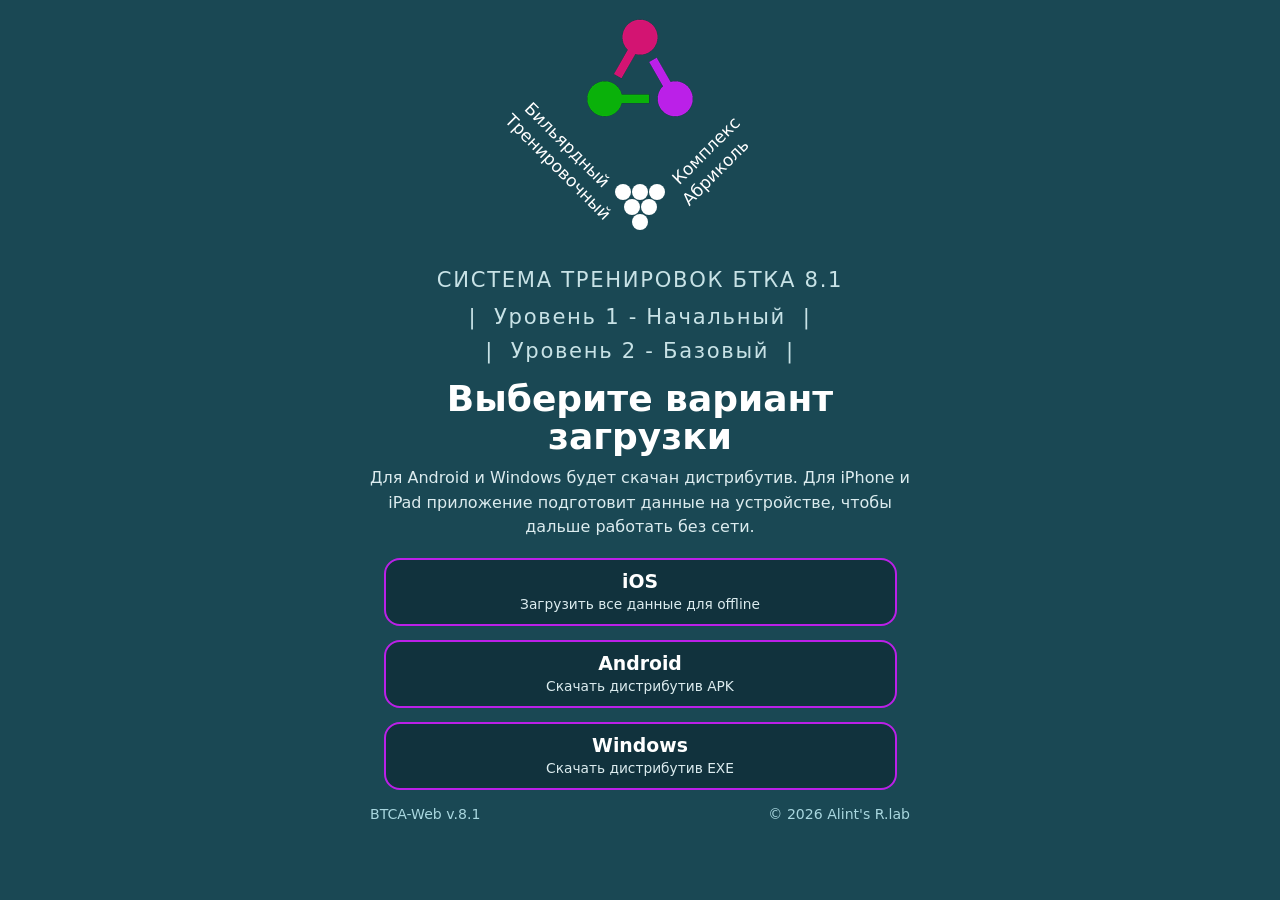
==== index.html @ 08b91dad "Deploy BTCA Web 8.1" ====
<!doctype html>
<html lang="ru">
  <head>
    <meta charset="UTF-8" />
    <meta name="viewport" content="width=device-width, initial-scale=1.0, viewport-fit=cover" />
    <meta name="theme-color" content="#1a4854" />
    <meta name="apple-mobile-web-app-capable" content="yes" />
    <meta name="apple-mobile-web-app-title" content="БТКА 8.1" />
    <meta name="apple-mobile-web-app-status-bar-style" content="black-translucent" />
    <style>
:root {
  color: #ffffff;
  background: #1a4854;
  font-family: Inter, system-ui, -apple-system, BlinkMacSystemFont, "Segoe UI", sans-serif;
  font-synthesis: none;
  text-rendering: optimizeLegibility;
  -webkit-font-smoothing: antialiased;
  -moz-osx-font-smoothing: grayscale;
}

* {
  box-sizing: border-box;
}

body {
  margin: 0;
  min-width: 320px;
  min-height: 100vh;
  background: #1a4854;
  user-select: none;
  -webkit-user-select: none;
}

button,
a {
  font: inherit;
}

.app {
  width: min(560px, 100%);
  min-height: 100vh;
  margin: 0 auto;
  padding: max(2px, env(safe-area-inset-top)) max(10px, env(safe-area-inset-right)) max(12px, env(safe-area-inset-bottom)) max(10px, env(safe-area-inset-left));
}

.home {
  display: block;
  min-height: auto;
}

.home__hero {
  position: relative;
  height: 424px;
  padding-top: 0;
  overflow: visible;
}

.home__hero-block {
  position: relative;
  width: min(520px, 100%);
  margin: 0 auto;
  padding-top: 0;
  overflow: visible;
}

.home__logo {
  display: block;
  width: 132px;
  height: 132px;
  margin: 0 auto 14px;
  overflow: visible;
}

.home__logo svg {
  display: block;
  width: 100%;
  height: 100%;
}

.home__logo-pyramid span {
  position: absolute;
  width: 16px;
  height: 16px;
  border-radius: 999px;
  background: #ffffff;
}

.home__logo-pyramid span:nth-child(1) {
  left: calc(50% - 25px);
  top: 182px;
}

.home__logo-pyramid span:nth-child(2) {
  left: calc(50% - 8px);
  top: 182px;
}

.home__logo-pyramid span:nth-child(3) {
  left: calc(50% + 9px);
  top: 182px;
}

.home__logo-pyramid span:nth-child(4) {
  left: calc(50% - 16.5px);
  top: 197px;
}

.home__logo-pyramid span:nth-child(5) {
  left: calc(50% + .5px);
  top: 197px;
}

.home__logo-pyramid span:nth-child(6) {
  left: calc(50% - 8px);
  top: 212px;
}

.home__tagline-outer {
  position: relative;
  width: 100%;
  margin-top: 10px;
  overflow: visible;
}

.home__tagline-slot {
  position: relative;
  min-height: 280px;
  width: 100%;
  padding-top: 28px;
  padding-bottom: 40px;
  overflow: visible;
}

.home__phrase {
  position: absolute;
  margin: 0;
  color: #ffffff;
  font-size: 17px;
  font-weight: 500;
  line-height: 22px;
  white-space: pre-wrap;
}

.home__phrase span {
  display: block;
}

.home__phrase--one {
  top: 80px;
  right: calc(50% - 26px);
  width: 190px;
  text-align: left;
  transform: rotate(45deg);
  transform-origin: top right;
}

.home__phrase--two {
  top: 56px;
  left: calc(50% + 29px);
  width: 160px;
  display: flex;
  flex-direction: column;
  align-items: flex-end;
  transform: translate(-22px, 8px) rotate(-45deg);
  transform-origin: bottom left;
}

.home__phrase2-line1 {
  text-align: right;
  white-space: pre;
}

.home__phrase2-line2 {
  align-self: stretch;
  text-align: left;
  white-space: pre;
}

.home__intro {
  margin-top: -162px;
  text-align: center;
}

.eyebrow {
  margin: 0 0 8px;
  color: #c8e2e6;
  font-size: 1.32rem;
  letter-spacing: 0.08em;
  text-transform: uppercase;
}

.eyebrow--levels {
  display: grid;
  gap: 2px;
  margin-top: -4px;
  margin-bottom: 12px;
  text-transform: none;
}

h1,
p {
  margin-top: 0;
}

h1 {
  margin-bottom: 10px;
  color: #ffffff;
  font-size: clamp(1.7rem, 7vw, 2.25rem);
  line-height: 1.05;
}

p {
  color: #dcecef;
  line-height: 1.55;
}

code {
  padding: 2px 5px;
  border-radius: 6px;
  color: #173c47;
  background: #d8edf1;
  font-size: 0.9em;
}

.platform-menu {
  display: grid;
  gap: 14px;
  margin-top: 18px;
}

.platform-button {
  display: grid;
  width: 95%;
  min-height: 64px;
  margin: 0 auto;
  padding: 10px 16px;
  border: 2px solid #bb20e8;
  border-radius: 16px;
  align-content: center;
  gap: 4px;
  color: #ffffff;
  background: rgba(12, 36, 45, 0.58);
  text-align: center;
  text-decoration: none;
  cursor: pointer;
  transition:
    border-color 160ms ease,
    background-color 160ms ease,
    transform 120ms ease;
}

.platform-button span {
  font-size: 1.18rem;
  font-weight: 700;
}

.platform-button small {
  color: #dcecef;
  font-size: 0.86rem;
  line-height: 1.3;
}

.platform-button:hover,
.platform-button:focus,
.platform-button:focus-visible,
.platform-button:active:not(:disabled) {
  border-color: #0ab10a;
  background: rgba(255, 255, 255, 0.12);
}

.platform-button:active:not(:disabled) {
  transform: translateY(1px);
}

.platform-button:disabled,
.platform-button--pending {
  opacity: 0.58;
  cursor: not-allowed;
}

.ios-panel {
  display: grid;
  gap: 10px;
  max-height: 0;
  padding: 0 12px;
  overflow: hidden;
  border-radius: 16px;
  background: rgba(0, 0, 0, 0.14);
  opacity: 0;
  transition:
    max-height 220ms ease,
    padding 220ms ease,
    opacity 180ms ease;
}

.ios-panel--open {
  max-height: 420px;
  padding: 12px;
  border-radius: 16px;
  opacity: 1;
}

.ios-panel__header {
  display: flex;
  align-items: center;
  justify-content: space-between;
  gap: 12px;
  color: #ffffff;
}

.ios-checks {
  display: flex;
  flex-wrap: wrap;
  gap: 7px;
}

.status-pill {
  display: inline-flex;
  align-items: center;
  min-height: 28px;
  padding: 5px 9px;
  border-radius: 999px;
  color: #173c47;
  background: #d8edf1;
  font-size: 0.78rem;
  line-height: 1.25;
}

.status-pill--ok {
  color: #103818;
  background: #baf4c8;
}

.status-pill--warn {
  color: #442d00;
  background: #ffe0a3;
}

.status-pill--bad {
  color: #4b1111;
  background: #ffd0d0;
}

.status-pill--info {
  color: #173c47;
  background: #c8e2e6;
}

.progress {
  height: 12px;
  overflow: hidden;
  border-radius: 999px;
  background: rgba(255, 255, 255, 0.16);
}

.progress__bar {
  height: 100%;
  border-radius: inherit;
  background: linear-gradient(90deg, #0ab10a, #9cec9c);
  transition: width 180ms ease;
}

.hint {
  margin-bottom: 0;
  padding: 10px 12px;
  border-radius: 14px;
  color: #173c47;
  background: #d8edf1;
  font-size: 0.92rem;
}

.prepare-status {
  min-height: 24px;
  margin-bottom: 0;
  font-size: 0.92rem;
}

.prepare-status--error {
  color: #ffd6d6;
}

.prepare-status--ready {
  color: #baf4c8;
}

.ios-next-step {
  margin-bottom: 0;
  color: #dcecef;
  font-size: 0.9rem;
}

.footer {
  display: flex;
  flex-wrap: wrap;
  gap: 8px 14px;
  justify-content: space-between;
  padding-top: 16px;
  color: #a9d7df;
  font-size: 0.88rem;
}

@media (max-width: 420px) {
  .home__hero {
    height: 382px;
  }

  .home__intro {
    margin-top: -148px;
  }

}

    </style>
    <title>БТКА 8.1 Web</title>
  </head>
  <body>
    <div id="root">
      <main class="app">
        <section class="home" aria-labelledby="app-title">
          <div class="home__hero" aria-label="Бильярдный Тренировочный Комплекс Абриколь">
            <div class="home__hero-block">
              <div class="home__logo" role="img" aria-label="Логотип БТКА"><svg xmlns="http://www.w3.org/2000/svg" width="264" height="264" viewBox="0 0 264 264" aria-hidden="true"><image width="264" height="264" href="[data-uri]" /></svg></div>
              <div class="home__logo-pyramid" aria-hidden="true">
                <span></span><span></span><span></span><span></span><span></span><span></span>
              </div>
              <div class="home__tagline-outer">
                <div class="home__tagline-slot">
                  <p class="home__phrase home__phrase--one"> Бильярдный
Тренировочный</p>
                  <div class="home__phrase home__phrase--two">
                    <span class="home__phrase2-line1">Комплекс</span>
                    <span class="home__phrase2-line2">            Абриколь</span>
                  </div>
                </div>
              </div>
            </div>
          </div>

          <div class="home__intro">
            <p class="eyebrow">Система тренировок БТКА 8.1</p>
            <p class="eyebrow eyebrow--levels">
              <span>|&nbsp;&nbsp;Уровень 1 - Начальный&nbsp;&nbsp;|</span>
              <span>|&nbsp;&nbsp;Уровень 2 - Базовый&nbsp;&nbsp;|</span>
            </p>
            <h1 id="app-title">Выберите вариант загрузки</h1>
            <p>
              Для Android и Windows будет скачан дистрибутив. Для iPhone и iPad приложение подготовит данные на
              устройстве, чтобы дальше работать без сети.
            </p>
          </div>

          <nav class="platform-menu" aria-label="Выбор платформы">
            <button id="btca-static-ios" class="platform-button platform-button--ios" type="button">
              <span>iOS</span>
              <small>Загрузить все данные для offline</small>
            </button>
            <a class="platform-button platform-button--android" href="https://clc.li/btca-android-8-1">
              <span>Android</span>
              <small>Скачать дистрибутив APK</small>
            </a>
            <a class="platform-button platform-button--windows" href="https://clc.li/btca-windows-8-1">
              <span>Windows</span>
              <small>Скачать дистрибутив EXE</small>
            </a>
          </nav>

          <section id="btca-static-ios-panel" class="ios-panel" aria-label="Подготовка iOS/iPadOS">
            <div class="ios-panel__header"><strong>iOS/iPadOS</strong></div>
            <p class="hint">Стартовая страница загружена. Подготовка offline-пакета будет подключена следующим шагом.</p>
          </section>
        </section>

        <footer class="footer">
          <span>BTCA-Web v.8.1</span>
          <span>© 2026 Alint&apos;s R.lab</span>
        </footer>
      </main>
    </div>
    <script>
      (function () {
        var button = document.getElementById("btca-static-ios");
        var panel = document.getElementById("btca-static-ios-panel");
        if (!button || !panel) return;

        button.addEventListener("click", function () {
          window.setTimeout(function () {
            if (window.__BTCA_IOS_INSTALLER_READY__) return;
            panel.className = "ios-panel ios-panel--open";
            panel.innerHTML =
              '<div class="ios-panel__header"><strong>iOS/iPadOS</strong></div>' +
              '<p class="prepare-status prepare-status--error">Скрипт подготовки offline не загрузился. Обновите хостинг из свежей папки dist и перезагрузите страницу в Safari.</p>';
          }, 600);
        });
      })();
    </script>
    <script>
(function () {
  "use strict";

  var INSTALL_CACHE = "btca-web-8.1.20:static-install";
  var MEDIA_CACHE = "btca-web-8.1.20:static-media";
  var MEDIA_STATE_KEY = "btca-web:static-media-state";
  var IMAGE_RE = /\.(jpe?g|png|gif|webp|bmp|avif)$/i;

  var CORE_ASSETS = [
    "/",
    "/offline/app-shell.json",
    "/offline/media/manifest.json",
    "/vendor/zip.min.js",
  ];

  function getEls() {
    return {
      button: document.getElementById("btca-static-ios"),
      panel: document.getElementById("btca-static-ios-panel"),
    };
  }

  function isAppleMobile() {
    var ua = navigator.userAgent || "";
    var iPadDesktopMode = navigator.platform === "MacIntel" && navigator.maxTouchPoints > 1;
    return /iPhone|iPad|iPod/.test(ua) || iPadDesktopMode;
  }

  function isDebugAppleMode() {
    return new URLSearchParams(window.location.search).get("debugApple") === "1";
  }

  function isStandalone() {
    return window.matchMedia("(display-mode: standalone)").matches || Boolean(navigator.standalone);
  }

  function setPanel(html) {
    var panel = getEls().panel;
    if (!panel) return;
    panel.className = "ios-panel ios-panel--open";
    panel.innerHTML = html;
    if (panel.scrollIntoView) {
      panel.scrollIntoView({ block: "nearest", behavior: "smooth" });
    }
  }

  function escapeHtml(value) {
    return String(value)
      .replace(/&/g, "&amp;")
      .replace(/</g, "&lt;")
      .replace(/>/g, "&gt;")
      .replace(/"/g, "&quot;");
  }

  function renderProgress(title, percent, message) {
    setPanel(
      '<div class="ios-panel__header"><strong>' + escapeHtml(title) + "</strong><span>" + Math.round(percent) + "%</span></div>" +
      '<div class="progress" aria-label="Прогресс offline-подготовки"><div class="progress__bar" style="width:' + Math.max(0, Math.min(100, percent)) + '%"></div></div>' +
      '<p class="prepare-status prepare-status--running">' + escapeHtml(message) + "</p>"
    );
  }

  function renderInfo(title, message) {
    setPanel(
      '<div class="ios-panel__header"><strong>' + escapeHtml(title) + "</strong></div>" +
      '<p class="hint">' + escapeHtml(message) + "</p>"
    );
  }

  function renderReady() {
    var hint = isStandalone()
      ? "Offline-пакет подготовлен. Приложение уже открыто с экрана Домой."
      : "Offline-пакет подготовлен. В Safari нажмите «Поделиться» и выберите «На экран Домой».";
    setPanel(
      '<div class="ios-panel__header"><strong>iOS/iPadOS</strong><span>100%</span></div>' +
      '<div class="progress" aria-label="Прогресс offline-подготовки"><div class="progress__bar" style="width:100%"></div></div>' +
      '<p class="prepare-status prepare-status--ready">Готово для offline.</p>' +
      '<p class="hint">' + escapeHtml(hint) + "</p>"
    );
  }

  function renderError(error) {
    setPanel(
      '<div class="ios-panel__header"><strong>Ошибка iOS/iPadOS</strong></div>' +
      '<p class="prepare-status prepare-status--error">' + escapeHtml(error && (error.message || error)) + "</p>"
    );
  }

  function setButtonState(isRunning, label) {
    var button = getEls().button;
    if (!button) return;
    button.disabled = isRunning;
    button.className = isRunning
      ? "platform-button platform-button--ios platform-button--pending"
      : "platform-button platform-button--ios";

    var small = button.querySelector("small");
    if (small) small.textContent = label;
  }

  function withTimeout(promise, ms, message) {
    var timeoutId;
    var timeout = new Promise(function (_, reject) {
      timeoutId = window.setTimeout(function () {
        reject(new Error(message));
      }, ms);
    });

    return Promise.race([promise, timeout]).then(function (result) {
      window.clearTimeout(timeoutId);
      return result;
    }, function (error) {
      window.clearTimeout(timeoutId);
      throw error;
    });
  }

  function loadZipLibrary() {
    if (window.zip && window.zip.ZipReader) return Promise.resolve();

    return new Promise(function (resolve, reject) {
      var script = document.createElement("script");
      script.src = "/vendor/zip.min.js";
      script.onload = function () {
        if (window.zip && window.zip.ZipReader) {
          if (window.zip.configure) window.zip.configure({ useWebWorkers: false });
          resolve();
        }
        else reject(new Error("zip.js загрузился, но API недоступен"));
      };
      script.onerror = function () {
        reject(new Error("Не удалось загрузить zip.js"));
      };
      document.head.appendChild(script);
    });
  }

  function cacheCoreAssets() {
    return caches.open(INSTALL_CACHE).then(function (cache) {
      var documentAssets = Array.prototype.slice
        .call(document.querySelectorAll("script[src], link[rel='stylesheet'][href], link[rel='modulepreload'][href]"))
        .map(function (element) {
          return element.src || element.href;
        })
        .filter(Boolean)
        .map(function (assetUrl) {
          var url = new URL(assetUrl, window.location.origin);
          return url.origin === window.location.origin ? url.pathname + url.search : null;
        })
        .filter(Boolean);
      var allAssets = Array.from(new Set(CORE_ASSETS.concat(documentAssets)));

      return allAssets.reduce(function (promise, asset, index) {
        return promise.then(function () {
          renderProgress("Подготовка iOS/iPadOS", 8 + (index / allAssets.length) * 30, "Загрузка оболочки: " + asset);
          return cache.add(asset);
        });
      }, Promise.resolve());
    });
  }

  function contentTypeFor(path) {
    var lower = path.toLowerCase();
    if (lower.endsWith(".jpg") || lower.endsWith(".jpeg")) return "image/jpeg";
    if (lower.endsWith(".png")) return "image/png";
    if (lower.endsWith(".gif")) return "image/gif";
    if (lower.endsWith(".webp")) return "image/webp";
    if (lower.endsWith(".avif")) return "image/avif";
    if (lower.endsWith(".json")) return "application/json; charset=utf-8";
    return "application/octet-stream";
  }

  function safeEntryPath(filename) {
    var entryPath = String(filename || "").replace(/\\/g, "/");
    if (!entryPath || entryPath.indexOf("..") >= 0 || entryPath.charAt(0) === "/") return null;
    return entryPath.split("/").filter(Boolean).join("/");
  }

  function unpackZipToCache(blob, pack, password, cache, progressBase, progressShare) {
    var reader = new window.zip.ZipReader(new window.zip.BlobReader(blob), password ? { password: password } : {});
    return reader.getEntries().then(function (entries) {
      var files = entries.filter(function (entry) { return !entry.directory; });
      var images = files.filter(function (entry) { return IMAGE_RE.test(safeEntryPath(entry.filename) || ""); });
      var imageCount = 0;

      return files.reduce(function (promise, entry) {
        return promise.then(function () {
          var entryPath = safeEntryPath(entry.filename);
          if (!entryPath) return;

          return entry.getData(new window.zip.BlobWriter(contentTypeFor(entryPath)), password ? { password: password } : {}).then(function (output) {
            return cache.put(
              "/offline-unpacked/" + pack.id + "/" + entryPath,
              new Response(output, { headers: { "Content-Type": contentTypeFor(entryPath) } })
            ).then(function () {
              if (IMAGE_RE.test(entryPath)) {
                imageCount += 1;
                renderProgress(
                  "Подготовка iOS/iPadOS",
                  progressBase + Math.min(0.95, imageCount / Math.max(1, images.length)) * progressShare,
                  "Распаковка " + pack.id + ": " + imageCount + "/" + images.length
                );
              }
            });
          });
        });
      }, Promise.resolve()).then(function () {
        return reader.close().then(function () {
          return { files: files.length, images: imageCount };
        });
      });
    }).catch(function (error) {
      return reader.close().catch(function () {}).then(function () {
        throw error;
      });
    });
  }

  function prepareMediaArchives() {
    return fetch("/offline/media/manifest.json", { cache: "no-store" })
      .then(function (response) {
        if (!response.ok) throw new Error("Не найден media manifest: " + response.status);
        return response.json();
      })
      .then(function (manifest) {
        if (!manifest.packs || !manifest.packs.length) return;

        return loadZipLibrary().then(function () {
          return caches.open(MEDIA_CACHE).then(function (cache) {
            var preparedFiles = {};
            var packShare = 58 / manifest.packs.length;

            return manifest.packs.reduce(function (promise, pack, index) {
              return promise.then(function () {
                var base = 38 + index * packShare;
                renderProgress("Подготовка iOS/iPadOS", base, "Загрузка " + pack.id + "/media.btca.zip");
                return fetch(pack.zipUrl, { cache: "no-store" }).then(function (response) {
                  if (!response.ok) throw new Error("Не удалось загрузить " + pack.zipUrl + ": " + response.status);
                  return response.blob();
                }).then(function (blob) {
                  return cache.put(pack.zipUrl, new Response(blob.slice(0, blob.size), {
                    headers: { "Content-Type": "application/zip" },
                  })).then(function () {
                    return unpackZipToCache(blob, pack, manifest.password, cache, base, packShare);
                  });
                }).then(function (result) {
                  preparedFiles[pack.id] = result.images;
                });
              });
            }, Promise.resolve()).then(function () {
              localStorage.setItem(MEDIA_STATE_KEY, JSON.stringify({
                version: manifest.version,
                preparedAt: new Date().toISOString(),
                files: preparedFiles,
              }));
            });
          });
        });
      });
  }

  function prepareOffline() {
    if (!isAppleMobile() && !isDebugAppleMode()) {
      renderInfo("iOS/iPadOS", "Вы открыли страницу не на устройстве Apple. Для iOS/iPadOS откройте эту ссылку в Safari на iPhone или iPad.");
      return;
    }

    if (!window.isSecureContext) {
      renderInfo("iOS/iPadOS", "Для подготовки offline-пакета откройте страницу через HTTPS.");
      return;
    }

    if (!("serviceWorker" in navigator) || !("caches" in window)) {
      renderInfo("iOS/iPadOS", "Этот браузер не поддерживает PWA offline-кэш.");
      return;
    }

    setButtonState(true, "Подготовка offline...");

    renderProgress("Подготовка iOS/iPadOS", 1, "Регистрация offline-службы...");
    withTimeout(
      navigator.serviceWorker.register("/sw.js")
        .then(function () { return navigator.serviceWorker.ready; }),
      12000,
      "Safari не завершил регистрацию offline-службы. Обновите страницу и попробуйте ещё раз."
    )
      .then(cacheCoreAssets)
      .then(prepareMediaArchives)
      .then(renderReady)
      .catch(renderError)
      .then(function () {
        setButtonState(false, "Загрузить все данные для offline");
      });
  }

  function init() {
    var els = getEls();
    if (!els.button) return;
    window.__BTCA_IOS_INSTALLER_READY__ = true;
    els.button.addEventListener("click", prepareOffline);
  }

  if (document.readyState === "loading") {
    document.addEventListener("DOMContentLoaded", init);
  } else {
    init();
  }
})();

    </script>
  </body>
</html>
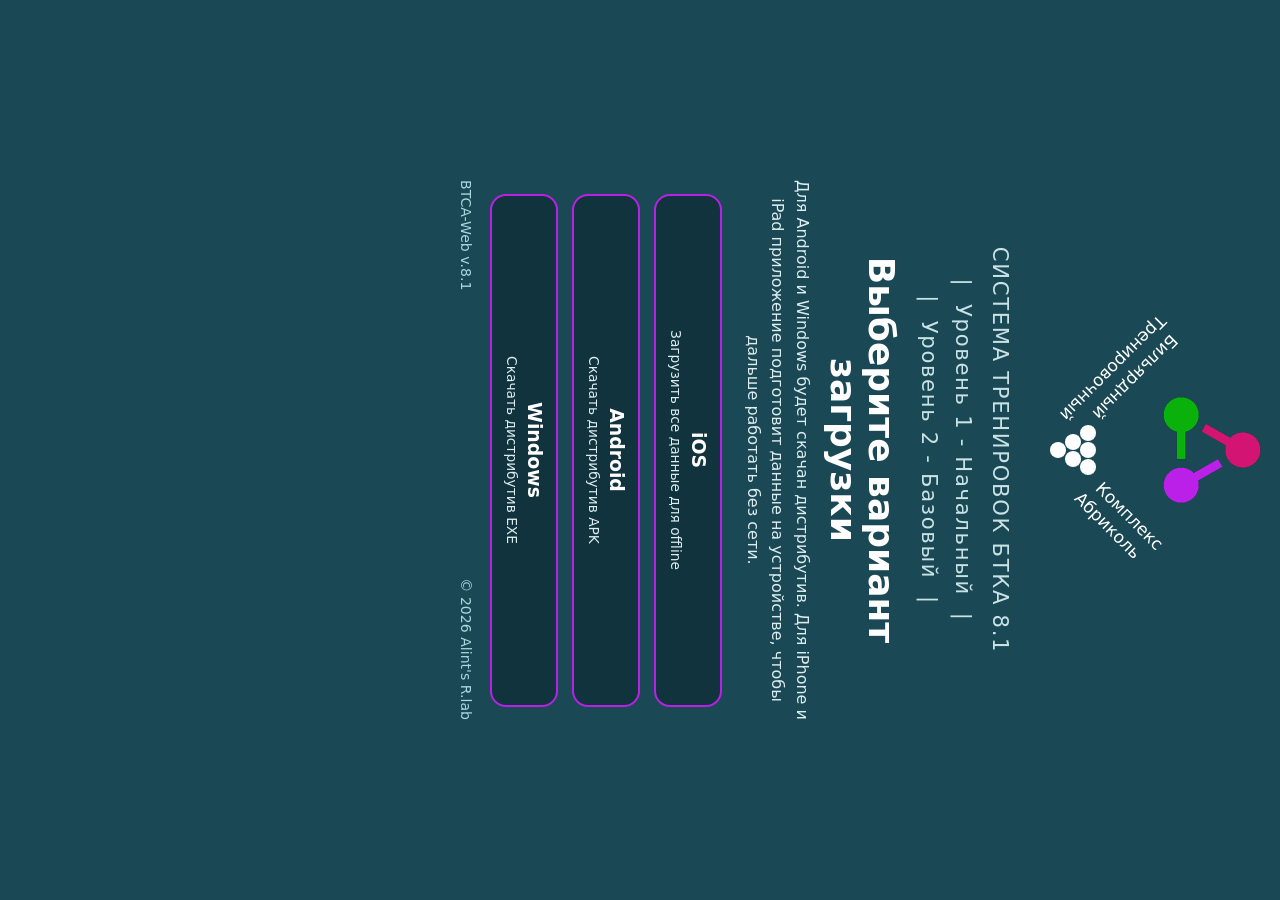
==== commit 03b63acf: "Force portrait layout in PWA" ====
--- a/index.html
+++ b/index.html
@@ -7,6 +7,9 @@
     <meta name="apple-mobile-web-app-capable" content="yes" />
     <meta name="apple-mobile-web-app-title" content="БТКА 8.1" />
     <meta name="apple-mobile-web-app-status-bar-style" content="black-translucent" />
+    <link rel="manifest" href="/manifest.webmanifest" />
+    <link rel="apple-touch-icon" href="/icons/btca-apple-touch-icon.png?v=8.1.22" />
+    <link rel="icon" type="image/png" sizes="192x192" href="/icons/btca-icon-192.png?v=8.1.22" />
     <style>
 :root {
   color: #ffffff;
@@ -29,6 +32,10 @@
   background: #1a4854;
   user-select: none;
   -webkit-user-select: none;
+}
+
+.orientation-lock {
+  display: none;
 }
 
 button,
@@ -278,6 +285,144 @@
   cursor: not-allowed;
 }
 
+.btca-installed-mode .home__hero {
+  height: 424px;
+}
+
+.btca-installed-mode .app {
+  width: 100%;
+  max-width: none;
+  min-height: 100vh;
+  padding-right: max(4px, env(safe-area-inset-right));
+  padding-left: max(4px, env(safe-area-inset-left));
+  padding-bottom: max(30px, env(safe-area-inset-bottom));
+}
+
+.btca-installed-mode .home {
+  min-height: calc(100vh - 56px);
+}
+
+.btca-work-menu {
+  width: 100%;
+  margin-top: -118px;
+  padding-right: 0;
+  padding-left: 0;
+}
+
+.btca-work-menu__item {
+  min-height: 58px;
+  background: rgba(255, 255, 255, 0.1);
+  border-radius: 12px;
+}
+
+.btca-work-menu__item span {
+  font-size: 17px;
+  font-weight: 500;
+}
+
+.btca-work-menu__item--level1 {
+  border-color: #0ab10a;
+}
+
+.btca-work-menu__item--level2 {
+  border-color: #bb20e8;
+}
+
+.btca-work-menu__item--about {
+  width: 47.5%;
+  border-color: rgba(255, 255, 255, 0.45);
+}
+
+.btca-work-menu__close {
+  justify-self: center;
+  margin-top: 2px;
+  padding: 6px 8px;
+  border: 0;
+  color: rgba(255, 255, 255, 0.92);
+  background: transparent;
+  font-size: 17px;
+  text-decoration: underline;
+  cursor: pointer;
+}
+
+.btca-work-menu__close:active {
+  opacity: 0.75;
+}
+
+.btca-screen-mode {
+  background: #c5d9dc;
+}
+
+.btca-about-screen {
+  width: 100%;
+  min-height: 100vh;
+  background: #c5d9dc;
+  color: #111111;
+}
+
+.btca-screen-header {
+  position: sticky;
+  top: 0;
+  z-index: 2;
+  display: grid;
+  grid-template-columns: 1fr auto 1fr;
+  align-items: center;
+  min-height: 48px;
+  padding: max(6px, env(safe-area-inset-top)) max(8px, env(safe-area-inset-right)) 6px max(8px, env(safe-area-inset-left));
+  color: #ffffff;
+  background: #1a4854;
+  font-size: 17px;
+}
+
+.btca-back-button {
+  justify-self: start;
+  min-width: 44px;
+  min-height: 44px;
+  padding: 0 8px;
+  border: 0;
+  color: #ffffff;
+  background: transparent;
+  font-size: 30px;
+  font-weight: 500;
+  line-height: 1;
+}
+
+.btca-about-content {
+  width: 100%;
+  max-width: 100%;
+  padding: 12px max(4px, env(safe-area-inset-right)) 24px max(4px, env(safe-area-inset-left));
+  background: #c5d9dc;
+}
+
+.btca-about-content h1 {
+  margin: 0 0 16px;
+  color: #0a0a0a;
+  font-size: 17px;
+  font-weight: 600;
+  letter-spacing: 0.2px;
+  text-align: center;
+}
+
+.btca-about-content p {
+  margin: 0;
+  color: #111111;
+  font-size: 17px;
+  line-height: 26px;
+}
+
+.btca-about-content strong {
+  font-weight: 600;
+}
+
+.btca-about-content a {
+  color: #06038b;
+  text-decoration: underline;
+}
+
+.btca-about-spacer {
+  height: 20px;
+}
+
 .ios-panel {
   display: grid;
   gap: 10px;
@@ -397,6 +542,40 @@
   padding-top: 16px;
   color: #a9d7df;
   font-size: 0.88rem;
+}
+
+.btca-installed-mode .footer {
+  position: fixed;
+  right: 0;
+  bottom: max(6px, env(safe-area-inset-bottom));
+  left: 0;
+  justify-content: center;
+  padding: 0 max(8px, env(safe-area-inset-right)) 0 max(8px, env(safe-area-inset-left));
+  text-align: center;
+}
+
+@media (orientation: landscape) {
+  body:not(.btca-allow-landscape) {
+    width: 100vw;
+    height: 100vh;
+    overflow-x: hidden;
+    overflow-y: hidden;
+  }
+
+  body:not(.btca-allow-landscape) #root {
+    position: fixed;
+    top: 0;
+    left: 100vw;
+    width: 100vh;
+    height: 100vw;
+    max-width: 100vh;
+    max-height: 100vw;
+    overflow-x: hidden;
+    overflow-y: auto;
+    transform: rotate(90deg);
+    transform-origin: top left;
+    -webkit-overflow-scrolling: touch;
+  }
 }
 
 @media (max-width: 420px) {
@@ -497,13 +676,40 @@
 (function () {
   "use strict";
 
-  var INSTALL_CACHE = "btca-web-8.1.20:static-install";
-  var MEDIA_CACHE = "btca-web-8.1.20:static-media";
+  var INSTALL_CACHE = "btca-web-8.1.28:static-install";
+  var MEDIA_CACHE = "btca-web-8.1.28:static-media";
   var MEDIA_STATE_KEY = "btca-web:static-media-state";
   var IMAGE_RE = /\.(jpe?g|png|gif|webp|bmp|avif)$/i;
+  var ABOUT_HEADING = "ПРОЕКТ BTCA-mobile v.8.1";
+  var ABOUT_MAIN_TEXT = "Настоящее Приложение разработано для локальной установки (развёртывания) на смартфоне или планшете с операционными системами Android или iOS и рассчитано для обучения и тренировки учеников с уровнями подготовки «Уровень 1 — Начальный» и «Уровень 2 — Базовый» (Комплект 1).";
+  var ABOUT_POST_TEXT =
+    "*****\n" +
+    "БТКА, это — учебно-тренировочный программный комплекс, предназначенный для комплексного обучения игре на русском бильярде, выработки и закрепления практических навыков ведения бильярдной игры в Пирамиду, как самостоятельно, так и с тренером, с применением современных методик и технологий.\n" +
+    "Тренировочный комплекс БТКА в сочетании с уникальной Методологией обучения составляют общую Систему тренировок БТКА школы русского бильярда «Абриколь» г. Красноярск.\n" +
+    '<a href="https://cloud.mail.ru/public/sujN/mpE8mr6aW">Методика обучения</a>\n\n' +
+    "На сегодняшний день комплекс БТКА включает в себя два комплекта Приложений (программ), каждый из которых адаптирован к определённому уровню подготовки учеников:\n" +
+    "Комплект 1 – для «Уровень 1 — Начальный» и «Уровень 2 — Базовый»;\n" +
+    "Комплект 2 – для «Уровень 3 — Продвинутый».\n" +
+    "Все Приложения функционируют без использования сети Интернет.\n" +
+    "Каждое Приложение:\n" +
+    "•  Содержит специфический (соответствующий уровню подготовки) набор упражнений, задач и тестов (в графическом виде), ранжированных по принципу - \"от простого к сложному\", и сгруппированных в тематические разделы по видам тренировок;\n" +
+    "•  Включает необходимые инструкции, методическую и справочную информацию;\n" +
+    "•  Обеспечивает возможность ввода, хранения и обработки результатов прогресса выполнения учеником практических заданий для последующего статистического анализа с использованием локальной Базы данных (БД);\n" +
+    "•  Имеет весь необходимый функционал и автоматизацию, а также интуитивно-понятный интерфейс, что способствует осуществлению полноценного, эффективного тренировочного процесса в комфортных условиях.\n" +
+    "Основные характеристики:\n" +
+    "•  *Уровень 1 — Начальный* Упражнений – 15, Задач – 59, Полезностей – 9.\n" +
+    "•  *Уровень 2 — Базовый* Упражнений – 40, Задач – 263, Полезностей – 15.\n" +
+    "•  *Уровень 3 — Продвинутый* Упражнений – более 150, Задач – более 700,\n" +
+    "Полезности – интеллектуальная поисковая система по Базе знаний: 18 основополагающих документов, 114 рисунков и видео и более 370 тематических материалов.\n\n" +
+    "ОТ АВТОРА. Система тренировок БТКА разработана по результатам систематизации методик обучения русскому бильярду на основе: секретов ведущих тренеров и игроков (в т.ч. В. Симонича, В. Лазарева, С. Баурова, Е. Сталева и др.), опыта «старой школы», а также современных научных и экспериментальных исследований и IT-технологий.\n\n" +
+    "Copyright © Юрий Алинт (Андрей Юрьев) 2026";
+  var installedHomeSnapshot = "";
 
   var CORE_ASSETS = [
     "/",
+    "/icons/btca-apple-touch-icon.png?v=8.1.22",
+    "/icons/btca-icon-192.png?v=8.1.22",
+    "/icons/btca-icon-512.png?v=8.1.22",
     "/offline/app-shell.json",
     "/offline/media/manifest.json",
     "/vendor/zip.min.js",
@@ -528,6 +734,26 @@
 
   function isStandalone() {
     return window.matchMedia("(display-mode: standalone)").matches || Boolean(navigator.standalone);
+  }
+
+  function hasPreparedMediaState() {
+    try {
+      var raw = localStorage.getItem(MEDIA_STATE_KEY);
+      if (!raw) return false;
+      var state = JSON.parse(raw);
+      return Boolean(state && state.version && state.files);
+    } catch (_) {
+      return false;
+    }
+  }
+
+  function lockPortraitOrientation() {
+    var orientation = screen && screen.orientation;
+    if (!orientation || !orientation.lock) return;
+    try {
+      var result = orientation.lock("portrait-primary");
+      if (result && result.catch) result.catch(function () {});
+    } catch (_) {}
   }
 
   function setPanel(html) {
@@ -546,6 +772,13 @@
       .replace(/</g, "&lt;")
       .replace(/>/g, "&gt;")
       .replace(/"/g, "&quot;");
+  }
+
+  function renderRichText(value) {
+    return escapeHtml(value)
+      .replace(/&lt;a href=&quot;([^&]+)&quot;&gt;([\s\S]*?)&lt;\/a&gt;/g, '<a href="$1" target="_blank" rel="noopener">$2</a>')
+      .replace(/\*([^*\n]+)\*/g, "<strong>$1</strong>")
+      .replace(/\n/g, "<br>");
   }
 
   function renderProgress(title, percent, message) {
@@ -573,6 +806,72 @@
       '<p class="prepare-status prepare-status--ready">Готово для offline.</p>' +
       '<p class="hint">' + escapeHtml(hint) + "</p>"
     );
+    if (isStandalone()) {
+      window.setTimeout(renderInstalledHome, 500);
+    }
+  }
+
+  function renderAboutScreen() {
+    var root = document.getElementById("root");
+    if (!root) return;
+    installedHomeSnapshot = installedHomeSnapshot || root.innerHTML;
+    document.body.classList.add("btca-screen-mode");
+    document.body.classList.remove("btca-installed-mode");
+    root.innerHTML =
+      '<main class="btca-about-screen">' +
+      '<header class="btca-screen-header">' +
+      '<button class="btca-back-button" type="button" data-btca-back aria-label="Назад">←</button>' +
+      '<strong>О проекте</strong>' +
+      '<span aria-hidden="true"></span>' +
+      "</header>" +
+      '<section class="btca-about-content">' +
+      '<h1>' + escapeHtml(ABOUT_HEADING) + "</h1>" +
+      '<p>' + renderRichText(ABOUT_MAIN_TEXT.trim()) + "</p>" +
+      '<div class="btca-about-spacer"></div>' +
+      '<p>' + renderRichText(ABOUT_POST_TEXT.trim()) + "</p>" +
+      "</section>" +
+      "</main>";
+    var back = document.querySelector("[data-btca-back]");
+    if (back) {
+      back.addEventListener("click", function () {
+        root.innerHTML = installedHomeSnapshot;
+        installedHomeSnapshot = "";
+        renderInstalledHome();
+      });
+    }
+  }
+
+  function renderInstalledHome() {
+    var intro = document.querySelector(".home__intro");
+    var menu = document.querySelector(".platform-menu");
+    var panel = getEls().panel;
+    var footer = document.querySelector(".footer");
+
+    document.body.classList.add("btca-installed-mode");
+    document.body.classList.remove("btca-screen-mode");
+
+    if (intro) intro.setAttribute("hidden", "hidden");
+    if (panel) {
+      panel.className = "ios-panel";
+      panel.innerHTML = "";
+    }
+    if (menu) {
+      menu.className = "platform-menu btca-work-menu";
+      menu.setAttribute("aria-label", "Главное меню БТКА");
+      menu.innerHTML =
+        '<button class="platform-button btca-work-menu__item btca-work-menu__item--level1" type="button" data-btca-route="level1"><span>Уровень 1 — Начальный</span></button>' +
+        '<button class="platform-button btca-work-menu__item btca-work-menu__item--level2" type="button" data-btca-route="level2"><span>Уровень 2 — Базовый</span></button>' +
+        '<button class="platform-button btca-work-menu__item btca-work-menu__item--about" type="button" data-btca-route="about"><span>О проекте</span></button>';
+      menu.addEventListener("click", function (event) {
+        var target = event.target && event.target.closest ? event.target.closest("[data-btca-route]") : null;
+        if (!target) return;
+        var route = target.getAttribute("data-btca-route");
+        if (route === "about") renderAboutScreen();
+      });
+    }
+    if (footer) {
+      footer.innerHTML = "<span>BTCA-mobile v.8.1 © 2026 Alint&apos;s R.lab</span>";
+    }
   }
 
   function renderError(error) {
@@ -793,7 +1092,13 @@
     var els = getEls();
     if (!els.button) return;
     window.__BTCA_IOS_INSTALLER_READY__ = true;
+    lockPortraitOrientation();
+    window.addEventListener("orientationchange", lockPortraitOrientation);
+    window.addEventListener("resize", lockPortraitOrientation);
     els.button.addEventListener("click", prepareOffline);
+    if (isStandalone()) {
+      renderInstalledHome();
+    }
   }
 
   if (document.readyState === "loading") {
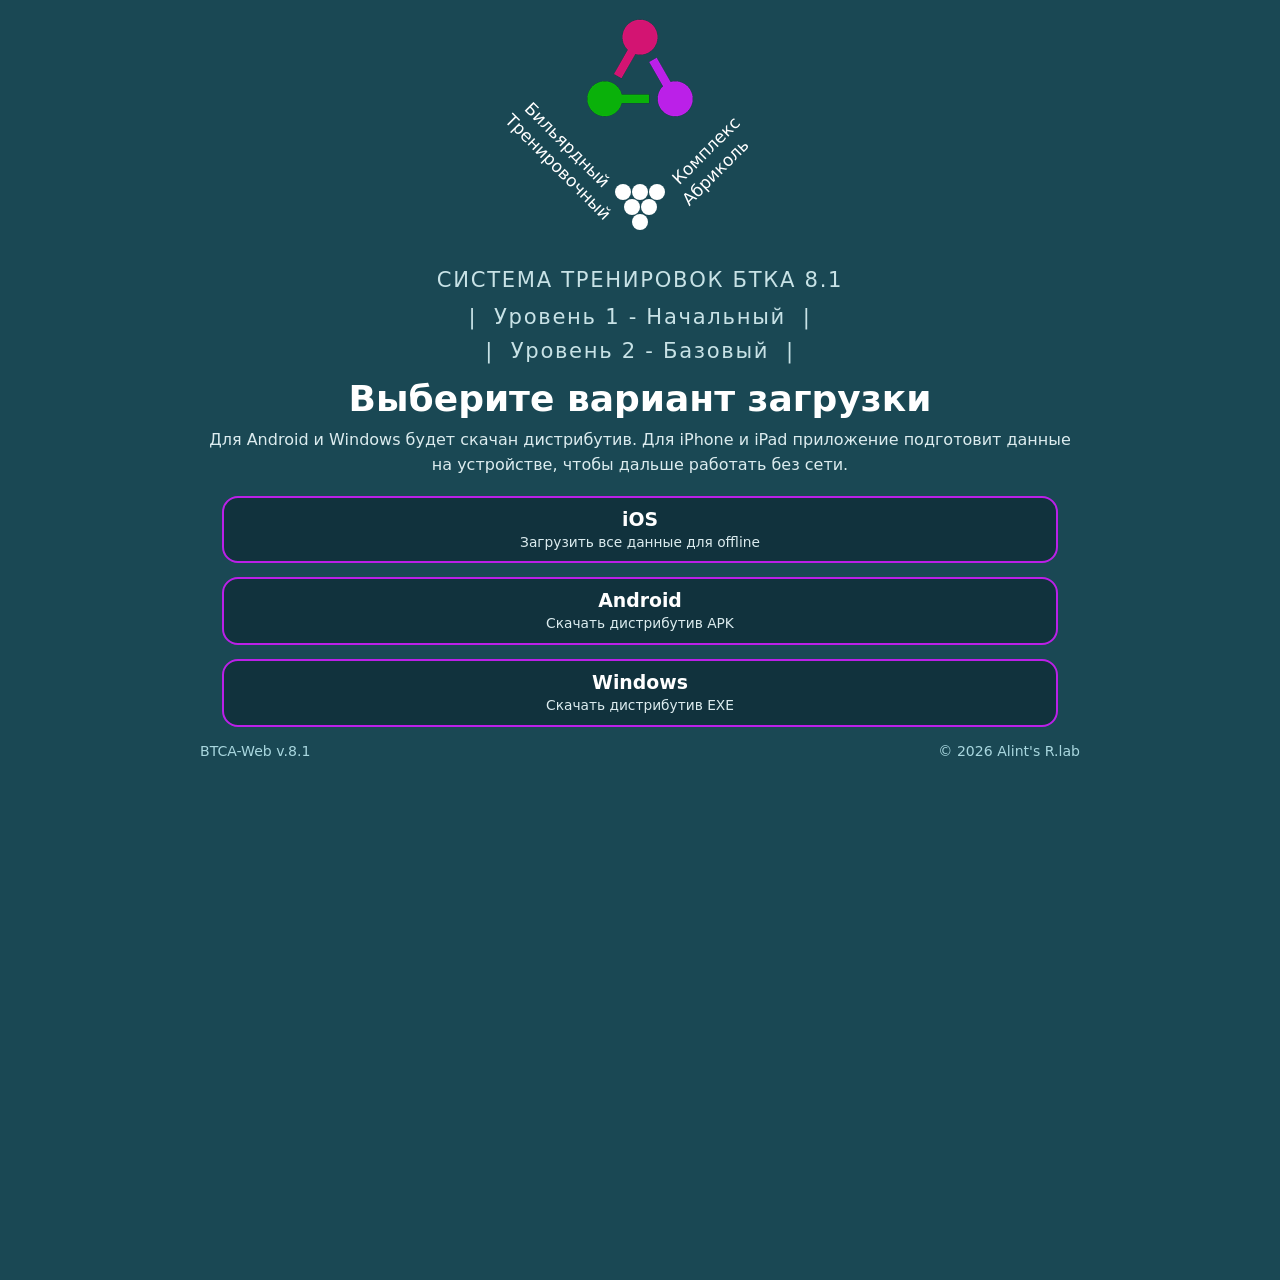
==== commit 1d27e8b0: "Keep PWA window unrotated in landscape" ====
--- a/index.html
+++ b/index.html
@@ -14,6 +14,8 @@
 :root {
   color: #ffffff;
   background: #1a4854;
+  --btca-viewport-width: 100vw;
+  --btca-viewport-height: 100vh;
   font-family: Inter, system-ui, -apple-system, BlinkMacSystemFont, "Segoe UI", sans-serif;
   font-synthesis: none;
   text-rendering: optimizeLegibility;
@@ -554,28 +556,24 @@
   text-align: center;
 }
 
-@media (orientation: landscape) {
-  body:not(.btca-allow-landscape) {
-    width: 100vw;
-    height: 100vh;
-    overflow-x: hidden;
-    overflow-y: hidden;
-  }
-
-  body:not(.btca-allow-landscape) #root {
-    position: fixed;
-    top: 0;
-    left: 100vw;
-    width: 100vh;
-    height: 100vw;
-    max-width: 100vh;
-    max-height: 100vw;
-    overflow-x: hidden;
-    overflow-y: auto;
-    transform: rotate(90deg);
-    transform-origin: top left;
-    -webkit-overflow-scrolling: touch;
-  }
+body.btca-force-portrait:not(.btca-allow-landscape) {
+  width: var(--btca-viewport-width);
+  height: var(--btca-viewport-height);
+  overflow-x: hidden;
+  overflow-y: auto;
+}
+
+body.btca-force-portrait:not(.btca-allow-landscape) #root {
+  width: var(--btca-viewport-height);
+  max-width: var(--btca-viewport-height);
+  min-height: var(--btca-viewport-width);
+  margin: 0 auto;
+}
+
+body.btca-force-portrait:not(.btca-allow-landscape) .app {
+  width: var(--btca-viewport-height);
+  max-width: var(--btca-viewport-height);
+  min-height: var(--btca-viewport-width);
 }
 
 @media (max-width: 420px) {
@@ -676,8 +674,8 @@
 (function () {
   "use strict";
 
-  var INSTALL_CACHE = "btca-web-8.1.28:static-install";
-  var MEDIA_CACHE = "btca-web-8.1.28:static-media";
+  var INSTALL_CACHE = "btca-web-8.1.31:static-install";
+  var MEDIA_CACHE = "btca-web-8.1.31:static-media";
   var MEDIA_STATE_KEY = "btca-web:static-media-state";
   var IMAGE_RE = /\.(jpe?g|png|gif|webp|bmp|avif)$/i;
   var ABOUT_HEADING = "ПРОЕКТ BTCA-mobile v.8.1";
@@ -754,6 +752,25 @@
       var result = orientation.lock("portrait-primary");
       if (result && result.catch) result.catch(function () {});
     } catch (_) {}
+  }
+
+  function updateForcedPortraitLayout() {
+    var viewport = window.visualViewport;
+    var width = Math.round((viewport && viewport.width) || window.innerWidth || document.documentElement.clientWidth || 0);
+    var height = Math.round((viewport && viewport.height) || window.innerHeight || document.documentElement.clientHeight || 0);
+    if (!width || !height) return;
+
+    document.documentElement.style.setProperty("--btca-viewport-width", width + "px");
+    document.documentElement.style.setProperty("--btca-viewport-height", height + "px");
+    var isLandscape = width > height;
+    document.body.classList.toggle("btca-force-portrait", isLandscape);
+  }
+
+  function syncPortraitMode() {
+    lockPortraitOrientation();
+    updateForcedPortraitLayout();
+    window.setTimeout(updateForcedPortraitLayout, 80);
+    window.setTimeout(updateForcedPortraitLayout, 260);
   }
 
   function setPanel(html) {
@@ -1092,9 +1109,13 @@
     var els = getEls();
     if (!els.button) return;
     window.__BTCA_IOS_INSTALLER_READY__ = true;
-    lockPortraitOrientation();
-    window.addEventListener("orientationchange", lockPortraitOrientation);
-    window.addEventListener("resize", lockPortraitOrientation);
+    syncPortraitMode();
+    window.addEventListener("orientationchange", syncPortraitMode);
+    window.addEventListener("resize", syncPortraitMode);
+    if (window.visualViewport) {
+      window.visualViewport.addEventListener("resize", syncPortraitMode);
+      window.visualViewport.addEventListener("scroll", syncPortraitMode);
+    }
     els.button.addEventListener("click", prepareOffline);
     if (isStandalone()) {
       renderInstalledHome();
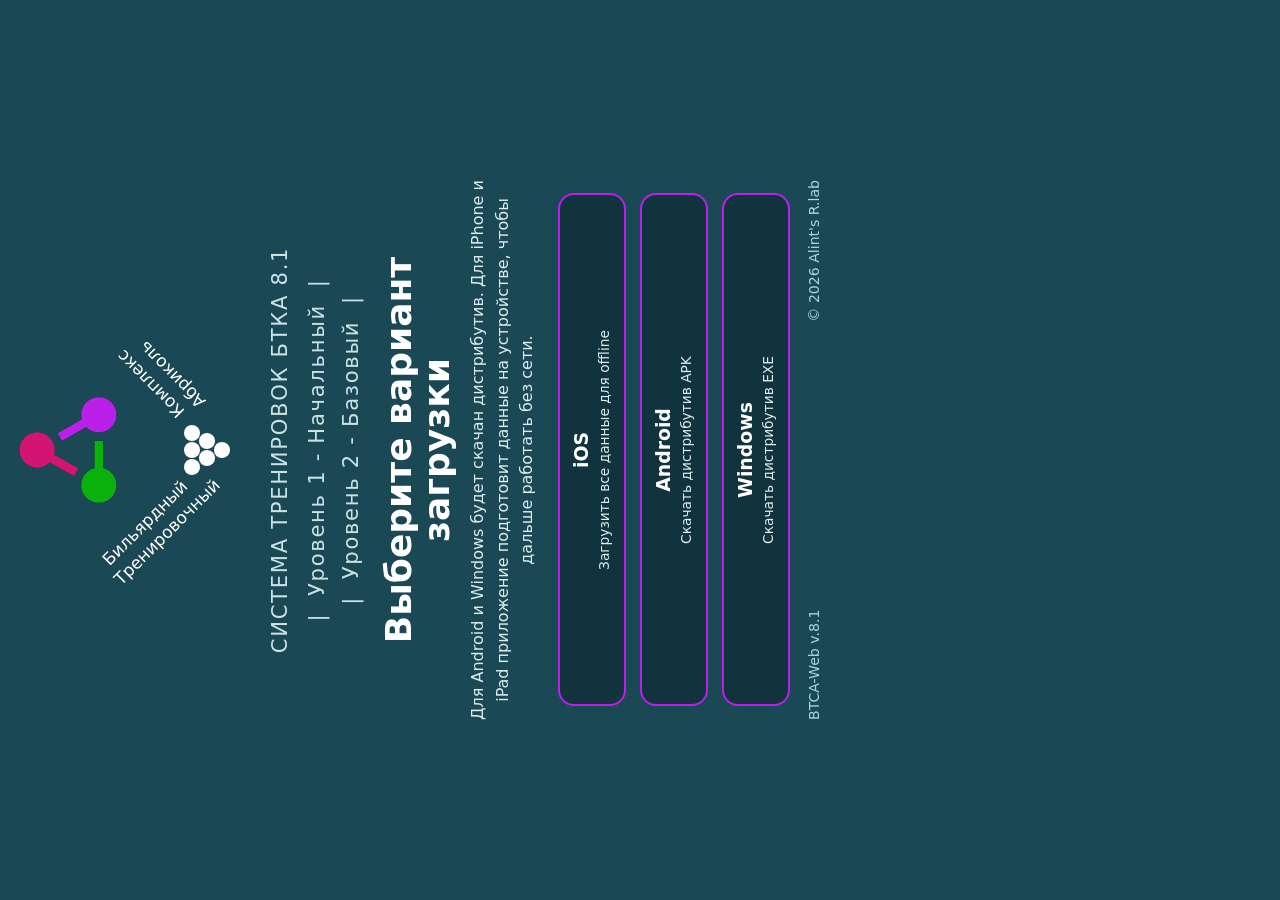
==== commit 8f2dfc34: "Apply fixed portrait root layer" ====
--- a/index.html
+++ b/index.html
@@ -564,16 +564,15 @@
 }
 
 body.btca-force-portrait:not(.btca-allow-landscape) #root {
+  position: fixed;
   width: var(--btca-viewport-height);
+  height: var(--btca-viewport-width);
   max-width: var(--btca-viewport-height);
-  min-height: var(--btca-viewport-width);
-  margin: 0 auto;
-}
-
-body.btca-force-portrait:not(.btca-allow-landscape) .app {
-  width: var(--btca-viewport-height);
-  max-width: var(--btca-viewport-height);
-  min-height: var(--btca-viewport-width);
+  max-height: var(--btca-viewport-width);
+  overflow-x: hidden;
+  overflow-y: auto;
+  transform-origin: top left;
+  -webkit-overflow-scrolling: touch;
 }
 
 @media (max-width: 420px) {
@@ -674,8 +673,8 @@
 (function () {
   "use strict";
 
-  var INSTALL_CACHE = "btca-web-8.1.31:static-install";
-  var MEDIA_CACHE = "btca-web-8.1.31:static-media";
+  var INSTALL_CACHE = "btca-web-8.1.32:static-install";
+  var MEDIA_CACHE = "btca-web-8.1.32:static-media";
   var MEDIA_STATE_KEY = "btca-web:static-media-state";
   var IMAGE_RE = /\.(jpe?g|png|gif|webp|bmp|avif)$/i;
   var ABOUT_HEADING = "ПРОЕКТ BTCA-mobile v.8.1";
@@ -755,15 +754,39 @@
   }
 
   function updateForcedPortraitLayout() {
+    var root = document.getElementById("root");
     var viewport = window.visualViewport;
     var width = Math.round((viewport && viewport.width) || window.innerWidth || document.documentElement.clientWidth || 0);
     var height = Math.round((viewport && viewport.height) || window.innerHeight || document.documentElement.clientHeight || 0);
-    if (!width || !height) return;
+    if (!root || !width || !height) return;
 
     document.documentElement.style.setProperty("--btca-viewport-width", width + "px");
     document.documentElement.style.setProperty("--btca-viewport-height", height + "px");
     var isLandscape = width > height;
     document.body.classList.toggle("btca-force-portrait", isLandscape);
+    if (!isLandscape || document.body.classList.contains("btca-allow-landscape")) {
+      root.style.top = "";
+      root.style.left = "";
+      root.style.transform = "";
+      return;
+    }
+
+    var angle = 0;
+    if (typeof window.orientation === "number") {
+      angle = window.orientation;
+    } else if (screen && screen.orientation && typeof screen.orientation.angle === "number") {
+      angle = screen.orientation.angle;
+    }
+    var normalizedAngle = ((angle % 360) + 360) % 360;
+    if (normalizedAngle === 270) {
+      root.style.top = "0px";
+      root.style.left = width + "px";
+      root.style.transform = "rotate(90deg)";
+    } else {
+      root.style.top = height + "px";
+      root.style.left = "0px";
+      root.style.transform = "rotate(-90deg)";
+    }
   }
 
   function syncPortraitMode() {
